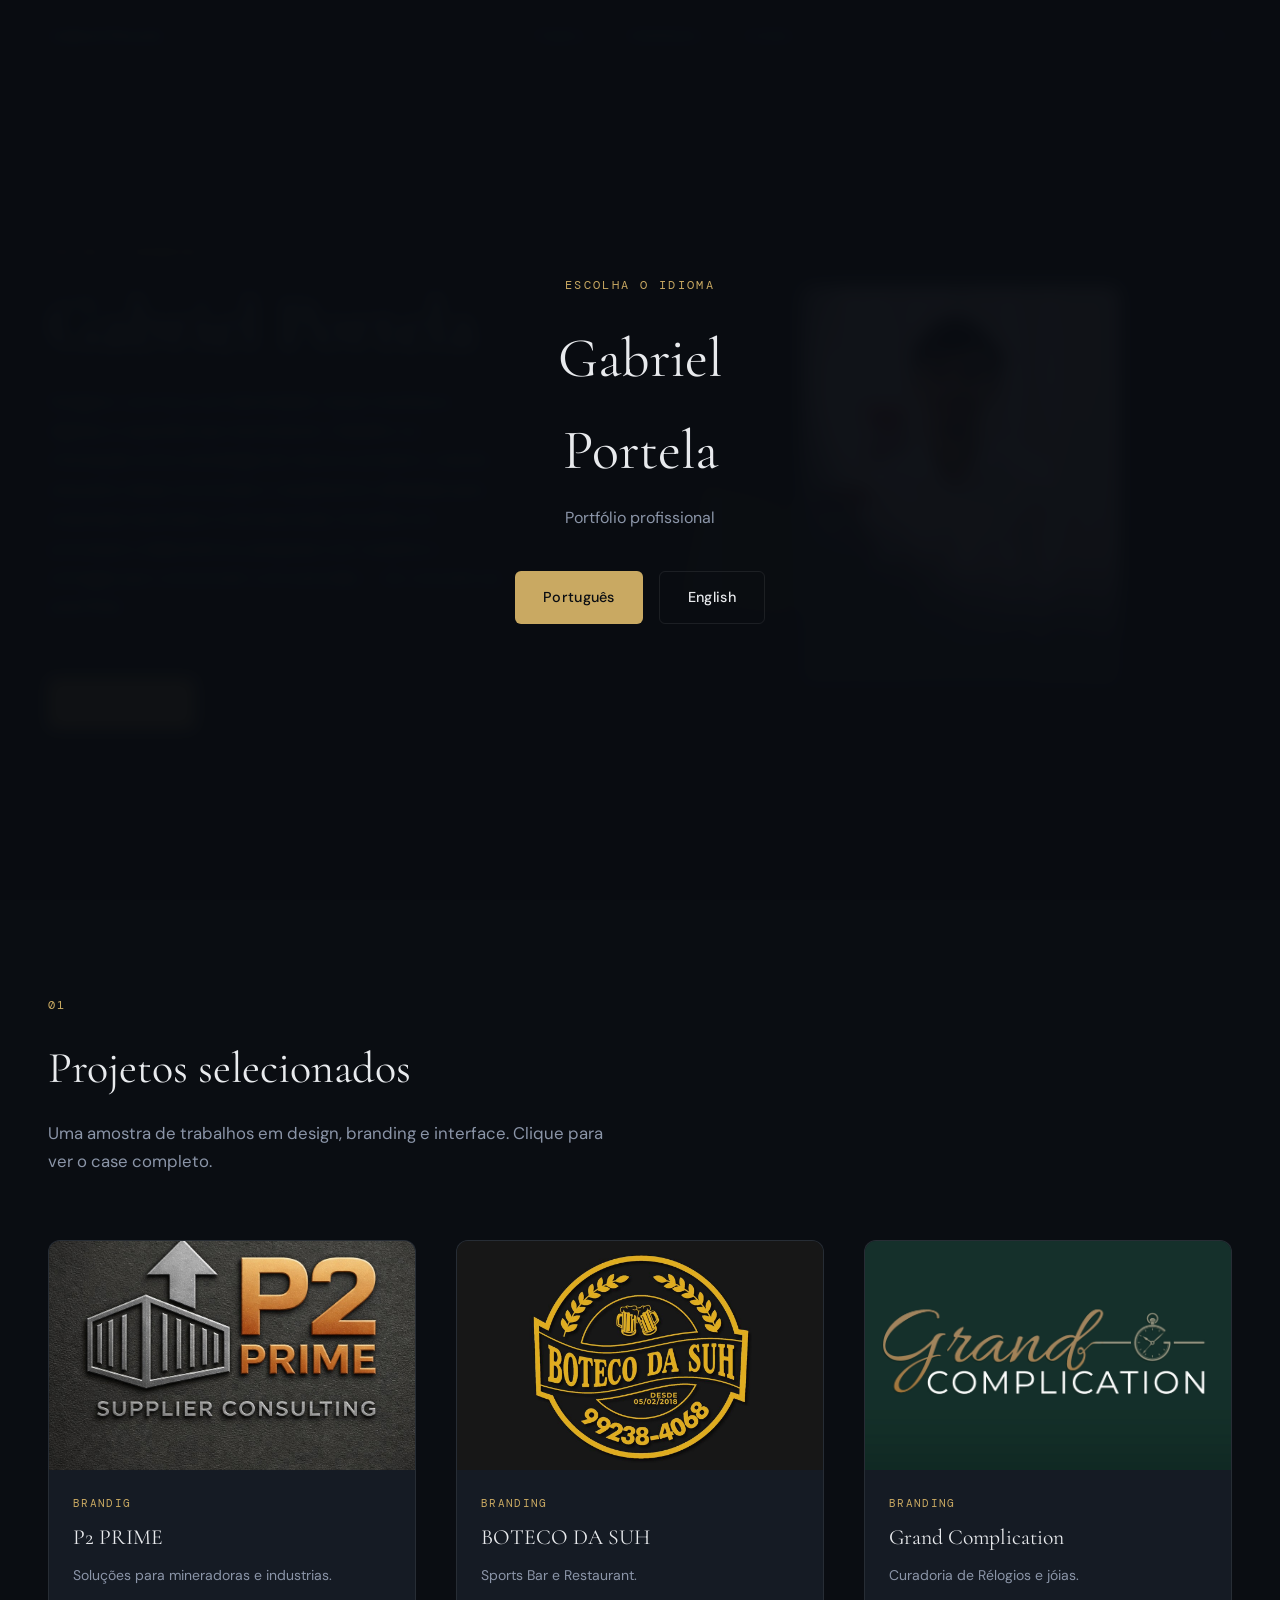
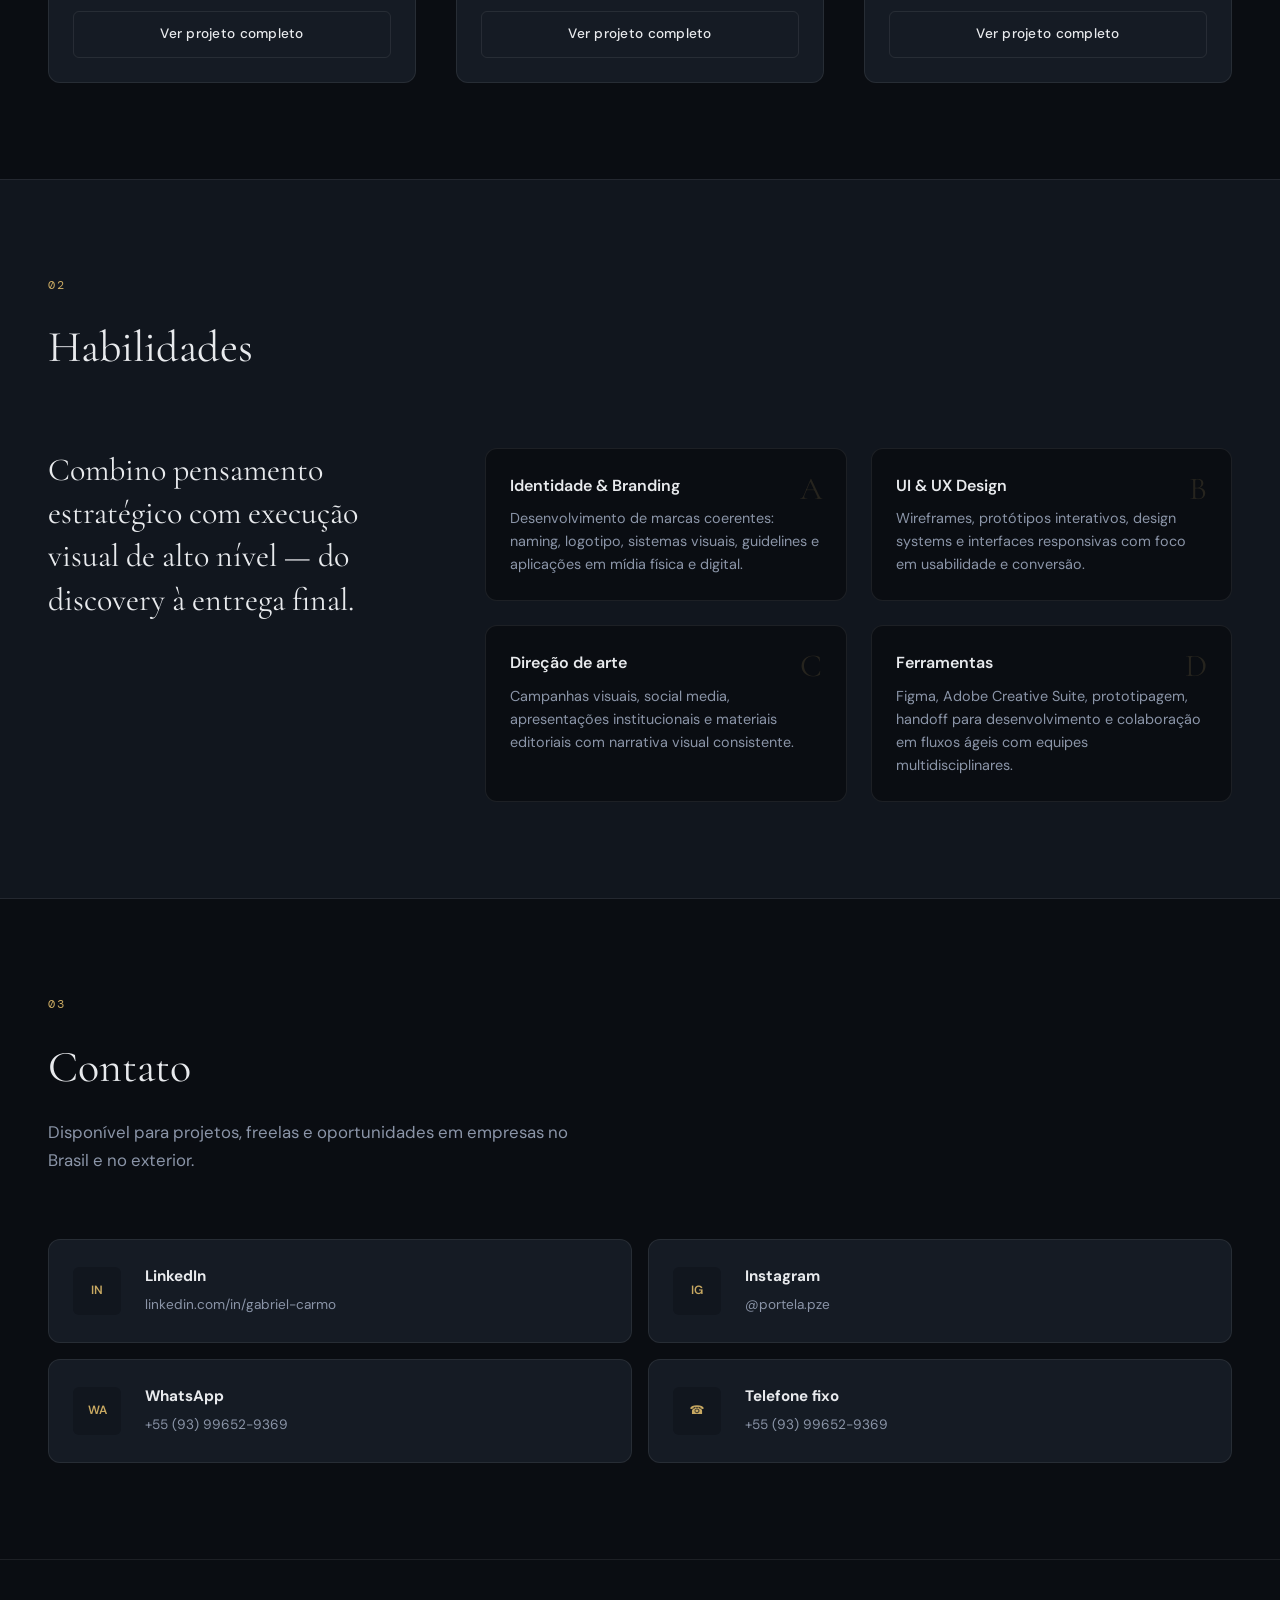
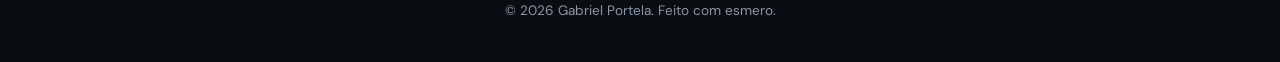
==== index.html @ ee753416 "tste" ====
<!DOCTYPE html>
<html lang="pt-BR">
<head>
  <meta charset="UTF-8">
  <meta name="viewport" content="width=device-width, initial-scale=1.0">
  <meta name="description" content="Gabriel Portela — Portfolio de Design, Branding e UI/UX">
  <title>Gabriel Portela | Portfolio</title>
  <link rel="preconnect" href="https://fonts.googleapis.com">
  <link rel="preconnect" href="https://fonts.gstatic.com" crossorigin>
  <link href="https://fonts.googleapis.com/css2?family=Cormorant+Garamond:ital,wght@0,300;0,400;0,600;1,300;1,400&family=DM+Sans:opsz,wght@9..40,300;9..40,400;9..40,500&family=DM+Mono:wght@300;400&display=swap" rel="stylesheet">
  <link rel="stylesheet" href="style.css">
</head>
<body>

  <!-- Seleção de idioma (primeiro acesso) -->
  <div id="lang-overlay" class="lang-overlay" role="dialog" aria-modal="true" aria-labelledby="lang-title">
    <div class="lang-overlay__card">
      <p class="lang-overlay__label" data-i18n="lang.choose">Escolha o idioma</p>
      <h2 id="lang-title" class="lang-overlay__title">Gabriel Portela</h2>
      <p class="lang-overlay__subtitle" data-i18n="lang.subtitle">Portfolio profissional</p>
      <div class="lang-overlay__buttons">
        <button type="button" class="btn btn--primary" data-set-lang="pt">Português</button>
        <button type="button" class="btn btn--outline" data-set-lang="en">English</button>
      </div>
    </div>
  </div>

  <!-- Navegação fixa -->
  <header class="site-header" id="site-header">
    <a href="#hero" class="site-header__logo" data-nav-home>Gabriel Portela</a>
    <nav class="site-header__nav" aria-label="Principal">
      <a href="#projects" data-i18n="nav.projects">Projetos</a>
      <a href="#skills" data-i18n="nav.skills">Habilidades</a>
      <a href="#contacts" data-i18n="nav.contact">Contato</a>
    </nav>
    <div class="site-header__lang">
      <button type="button" class="lang-toggle" data-set-lang="pt" aria-label="Português">PT</button>
      <span class="lang-toggle__sep">|</span>
      <button type="button" class="lang-toggle" data-set-lang="en" aria-label="English">EN</button>
    </div>
  </header>

  <!-- ========== PÁGINA PRINCIPAL ========== -->
  <main id="page-home">

    <!-- Hero -->
    <section class="hero" id="hero">
      <div class="hero__content">
        <p class="hero__eyebrow" data-i18n="hero.eyebrow">Design · Branding · UI/UX</p>
        <h1 class="hero__name">Gabriel Portela</h1>
        <p class="hero__bio" data-i18n="hero.bio">
          Designer com foco em identidade visual, interfaces digitais e experiências memoráveis.
          Trabalho na interseção entre estratégia de marca e produto, criando soluções claras,
          funcionais e visualmente refinadas para empresas nacionais e internacionais.
          Acredito em processos colaborativos, pesquisa com usuários e entregas que comunicam
          com precisão — do conceito ao pixel final.
        </p>
        <a href="#contacts" class="btn btn--primary hero__cta" data-i18n="hero.cta">Ver contatos</a>
      </div>

      <div class="hero__visual">
        <div class="hero__shapes" aria-hidden="true">
          <span class="shape shape--ring"></span>
          <span class="shape shape--square"></span>
          <span class="shape shape--line"></span>
          <span class="shape shape--dot"></span>
        </div>
        <!-- Altere src para sua foto: images/sua-foto.jpg -->
        <div class="hero__photo-wrap">
          <img
            src="images\profile-placeholder.jpeg"
            alt="Gabriel Portela"
            class="hero__photo"
            width="320"
            height="400"
          >
        </div>
      </div>
    </section>

    <!-- Projetos -->
    <section class="section projects" id="projects">
      <div class="section__inner">
        <header class="section__header">
          <span class="section__number">01</span>
          <h2 class="section__title" data-i18n="projects.title">Projetos selecionados</h2>
          <p class="section__desc" data-i18n="projects.desc">
            Uma amostra de trabalhos em design, branding e interface. Clique para ver o case completo.
          </p>
        </header>
        <div class="projects__grid" id="projects-grid">
          <!-- Cards gerados via script.js -->
        </div>
      </div>
    </section>

    <!-- Habilidades -->
    <section class="section skills" id="skills">
      <div class="section__inner">
        <header class="section__header">
          <span class="section__number">02</span>
          <h2 class="section__title" data-i18n="skills.title">Habilidades</h2>
        </header>
        <div class="skills__layout">
          <div class="skills__intro">
            <p class="skills__lead" data-i18n="skills.lead">
              Combino pensamento estratégico com execução visual de alto nível — do discovery à entrega final.
            </p>
          </div>
          <div class="skills__grid">
            <article class="skill-card">
              <span class="skill-card__index">A</span>
              <h3 class="skill-card__title" data-i18n="skills.card1.title">Identidade & Branding</h3>
              <p class="skill-card__text" data-i18n="skills.card1.text">
                Desenvolvimento de marcas coerentes: naming, logotipo, sistemas visuais, guidelines e aplicações em mídia física e digital.
              </p>
            </article>
            <article class="skill-card">
              <span class="skill-card__index">B</span>
              <h3 class="skill-card__title" data-i18n="skills.card2.title">UI & UX Design</h3>
              <p class="skill-card__text" data-i18n="skills.card2.text">
                Wireframes, protótipos interativos, design systems e interfaces responsivas com foco em usabilidade e conversão.
              </p>
            </article>
            <article class="skill-card">
              <span class="skill-card__index">C</span>
              <h3 class="skill-card__title" data-i18n="skills.card3.title">Direção de arte</h3>
              <p class="skill-card__text" data-i18n="skills.card3.text">
                Campanhas visuais, social media, apresentações institucionais e materiais editoriais com narrativa visual consistente.
              </p>
            </article>
            <article class="skill-card">
              <span class="skill-card__index">D</span>
              <h3 class="skill-card__title" data-i18n="skills.card4.title">Ferramentas</h3>
              <p class="skill-card__text" data-i18n="skills.card4.text">
                Figma, Adobe Creative Suite, prototipagem, handoff para desenvolvimento e colaboração em fluxos ágeis com equipes multidisciplinares.
              </p>
            </article>
          </div>
        </div>
      </div>
    </section>

    <!-- Contatos -->
    <section class="section contacts" id="contacts">
      <div class="section__inner">
        <header class="section__header">
          <span class="section__number">03</span>
          <h2 class="section__title" data-i18n="contact.title">Contato</h2>
          <p class="section__desc" data-i18n="contact.desc">
            Disponível para projetos, freelas e oportunidades em empresas no Brasil e no exterior.
          </p>
        </header>
        <ul class="contacts__list">
          <li>
            <a href="https://linkedin.com/in/gabriel-carmo-72871940a" target="_blank" rel="noopener noreferrer" class="contact-link">
              <span class="contact-link__icon" aria-hidden="true">in</span>
              <span>
                <strong data-i18n="contact.linkedin">LinkedIn</strong>
                <span class="contact-link__value">linkedin.com/in/gabriel-carmo</span>
              </span>
            </a>
          </li>
          <li>
            <a href="https://instagram.com/portela.pze" target="_blank" rel="noopener noreferrer" class="contact-link">
              <span class="contact-link__icon" aria-hidden="true">ig</span>
              <span>
                <strong data-i18n="contact.instagram">Instagram</strong>
                <span class="contact-link__value">@portela.pze</span>
              </span>
            </a>
          </li>
          <li>
            <a href="https://wa.me/5593996529369" target="_blank" rel="noopener noreferrer" class="contact-link">
              <span class="contact-link__icon" aria-hidden="true">wa</span>
              <span>
                <strong data-i18n="contact.whatsapp">WhatsApp</strong>
                <span class="contact-link__value">+55 (93) 99652-9369</span>
              </span>
            </a>
          </li>
          <li>
            <a href="tel:+5593996529369" class="contact-link">
              <span class="contact-link__icon" aria-hidden="true">☎</span>
              <span>
                <strong data-i18n="contact.phone">Telefone fixo</strong>
                <span class="contact-link__value">+55 (93) 99652-9369</span>
              </span>
            </a>
          </li>
        </ul>
      </div>
    </section>

    <footer class="site-footer">
      <p>&copy; <span id="year"></span> Gabriel Portela. Feito com esmero.</p>
    </footer>
  </main>

  <!-- ========== PÁGINA DO PROJETO (case completo) ========== -->
  <main id="page-project" class="page-project" hidden>
    <article class="project-detail">
      <header class="project-detail__header">
        <button type="button" class="btn btn--ghost project-detail__back" data-nav-home>
          <span aria-hidden="true">←</span>
          <span data-i18n="project.back">Voltar</span>
        </button>
        <div class="project-detail__meta">
          <span class="project-detail__category" id="project-category"></span>
          <h1 class="project-detail__title" id="project-title"></h1>
        </div>
      </header>

      <div class="project-detail__company">
        <h2 class="project-detail__company-name" id="project-company"></h2>
        <p class="project-detail__company-desc" id="project-company-desc"></p>
      </div>

      <div class="project-detail__gallery" id="project-gallery" aria-label="Galeria do projeto">
        <!-- Imagens inseridas via script.js -->
      </div>

      <footer class="project-detail__footer">
        <a href="#hero" class="btn btn--primary" data-nav-home data-i18n="project.home">Home</a>
        <section class="project-detail__more">
          <h3 class="project-detail__more-title" data-i18n="project.more">Mais projetos</h3>
          <div class="projects__grid projects__grid--compact" id="project-more-grid">
            <!-- 3 prévias de outros projetos -->
          </div>
        </section>
      </footer>
    </article>
  </main>

  <script src="script.js"></script>
</body>
</html>
---- style.css ----
/* ============================================
   VARIÁVEIS — altere cores e espaçamentos aqui
   ============================================ */
:root {
  --color-bg: #0a0d12;
  --color-bg-elevated: #11161e;
  --color-bg-card: #151b24;
  --color-border: rgba(255, 255, 255, 0.08);
  --color-text: #e8eaed;
  --color-text-muted: #8b95a8;
  --color-accent: #c9a962;
  --color-accent-soft: rgba(201, 169, 98, 0.15);
  --font-sans: "DM Sans", system-ui, sans-serif;
  --font-serif: "Cormorant Garamond", Georgia, serif;
  --font-mono: "DM Mono", ui-monospace, monospace;
  --space-xs: 0.5rem;
  --space-sm: 1rem;
  --space-md: 1.5rem;
  --space-lg: 2.5rem;
  --space-xl: 4rem;
  --space-2xl: 6rem;
  --radius: 6px;
  --radius-lg: 12px;
  --header-h: 72px;
  --transition: 0.25s ease;
  --max-width: 1200px;
}

/* Reset & base */
*,
*::before,
*::after {
  box-sizing: border-box;
  margin: 0;
  padding: 0;
}

html {
  scroll-behavior: smooth;
}

body {
  font-family: var(--font-sans);
  font-size: 1rem;
  line-height: 1.65;
  color: var(--color-text);
  background: var(--color-bg);
  -webkit-font-smoothing: antialiased;
}

img {
  max-width: 100%;
  height: auto;
  display: block;
}

a {
  color: inherit;
  text-decoration: none;
}

button {
  font: inherit;
  cursor: pointer;
  border: none;
  background: none;
  color: inherit;
}

/* Botões */
.btn {
  display: inline-flex;
  align-items: center;
  justify-content: center;
  gap: var(--space-xs);
  padding: 0.85rem 1.75rem;
  font-size: 0.9rem;
  font-weight: 500;
  letter-spacing: 0.02em;
  border-radius: var(--radius);
  transition: background var(--transition), color var(--transition), border-color var(--transition), transform var(--transition);
}

.btn--primary {
  background: var(--color-accent);
  color: #0a0d12;
}

.btn--primary:hover {
  background: #dbb96e;
  transform: translateY(-1px);
}

.btn--outline {
  border: 1px solid var(--color-border);
  color: var(--color-text);
}

.btn--outline:hover {
  border-color: var(--color-accent);
  color: var(--color-accent);
}

.btn--ghost {
  padding: 0.5rem 0;
  color: var(--color-text-muted);
}

.btn--ghost:hover {
  color: var(--color-accent);
}

/* Overlay de idioma */
.lang-overlay {
  position: fixed;
  inset: 0;
  z-index: 1000;
  display: flex;
  align-items: center;
  justify-content: center;
  background: rgba(10, 13, 18, 0.97);
  backdrop-filter: blur(8px);
}

.lang-overlay.is-hidden {
  display: none;
}

.lang-overlay__card {
  text-align: center;
  padding: var(--space-xl);
  max-width: 420px;
}

.lang-overlay__label {
  font-family: var(--font-mono);
  font-size: 0.75rem;
  font-weight: 400;
  text-transform: uppercase;
  letter-spacing: 0.2em;
  color: var(--color-accent);
  margin-bottom: var(--space-sm);
}

.lang-overlay__title {
  font-family: var(--font-serif);
  font-size: clamp(2.5rem, 6vw, 3.5rem);
  font-weight: 400;
  margin-bottom: var(--space-xs);
}

.lang-overlay__subtitle {
  color: var(--color-text-muted);
  margin-bottom: var(--space-lg);
}

.lang-overlay__buttons {
  display: flex;
  gap: var(--space-sm);
  justify-content: center;
  flex-wrap: wrap;
}

/* Header */
.site-header {
  position: fixed;
  top: 0;
  left: 0;
  right: 0;
  z-index: 100;
  height: var(--header-h);
  display: flex;
  align-items: center;
  justify-content: space-between;
  padding: 0 clamp(1.25rem, 4vw, 3rem);
  background: rgba(10, 13, 18, 0.85);
  backdrop-filter: blur(12px);
  border-bottom: 1px solid var(--color-border);
}

.site-header__logo {
  font-family: var(--font-serif);
  font-size: 1.15rem;
  letter-spacing: 0.02em;
}

.site-header__nav {
  display: none;
  gap: var(--space-lg);
}

.site-header__nav a {
  font-size: 0.875rem;
  color: var(--color-text-muted);
  transition: color var(--transition);
}

.site-header__nav a:hover {
  color: var(--color-text);
}

.site-header__lang {
  display: flex;
  align-items: center;
  gap: 0.35rem;
  font-size: 0.8rem;
}

.lang-toggle {
  color: var(--color-text-muted);
  padding: 0.25rem 0.4rem;
  transition: color var(--transition);
}

.lang-toggle.is-active,
.lang-toggle:hover {
  color: var(--color-accent);
}

.lang-toggle__sep {
  color: var(--color-border);
  user-select: none;
}

@media (min-width: 768px) {
  .site-header__nav {
    display: flex;
  }
}

/* Hero */
.hero {
  min-height: 100vh;
  display: grid;
  grid-template-columns: 1fr;
  gap: var(--space-xl);
  align-items: center;
  padding: calc(var(--header-h) + var(--space-xl)) clamp(1.25rem, 4vw, 3rem) var(--space-xl);
  max-width: 1400px;
  margin: 0 auto;
}

@media (min-width: 900px) {
  .hero {
    grid-template-columns: 1fr 1fr;
    gap: var(--space-2xl);
  }
}

.hero__eyebrow {
  font-family: var(--font-mono);
  font-size: 0.75rem;
  font-weight: 400;
  text-transform: uppercase;
  letter-spacing: 0.18em;
  color: var(--color-accent);
  margin-bottom: var(--space-md);
}

.hero__name {
  font-family: var(--font-serif);
  font-size: clamp(2.75rem, 7vw, 4.5rem);
  font-weight: 400;
  line-height: 1.05;
  margin-bottom: var(--space-md);
}

.hero__bio {
  color: var(--color-text-muted);
  font-size: 1.05rem;
  max-width: 38ch;
  margin-bottom: var(--space-lg);
  line-height: 1.75;
}

.hero__cta {
  margin-top: var(--space-sm);
}

/* Visual do hero */
.hero__visual {
  position: relative;
  display: flex;
  justify-content: center;
  align-items: center;
  min-height: 420px;
}

.hero__shapes {
  position: absolute;
  inset: 0;
  pointer-events: none;
}

.shape {
  position: absolute;
  border: 1px solid var(--color-border);
}

.shape--ring {
  width: 280px;
  height: 280px;
  border-radius: 50%;
  top: 10%;
  right: 5%;
  border-color: var(--color-accent);
  opacity: 0.35;
}

.shape--square {
  width: 120px;
  height: 120px;
  bottom: 20%;
  left: 0;
  background: var(--color-accent-soft);
  border: none;
  transform: rotate(12deg);
}

.shape--line {
  width: 1px;
  height: 180px;
  background: linear-gradient(to bottom, transparent, var(--color-accent), transparent);
  top: 30%;
  left: 25%;
  border: none;
}

.shape--dot {
  width: 8px;
  height: 8px;
  border-radius: 50%;
  background: var(--color-accent);
  bottom: 35%;
  right: 30%;
  border: none;
}

.hero__photo-wrap {
  position: relative;
  z-index: 2;
  border-radius: var(--radius-lg);
  overflow: hidden;
  box-shadow: 0 24px 64px rgba(0, 0, 0, 0.5);
  border: 1px solid var(--color-border);
}

.hero__photo {
  width: min(320px, 85vw);
  aspect-ratio: 4 / 5;
  object-fit: cover;
}

/* Seções */
.section {
  padding: var(--space-2xl) clamp(1.25rem, 4vw, 3rem);
}

.section__inner {
  max-width: var(--max-width);
  margin: 0 auto;
}

.section__header {
  margin-bottom: var(--space-xl);
  max-width: 560px;
}

.section__number {
  display: block;
  font-family: var(--font-mono);
  font-size: 0.75rem;
  font-weight: 400;
  color: var(--color-accent);
  letter-spacing: 0.15em;
  margin-bottom: var(--space-sm);
}

.section__title {
  font-family: var(--font-serif);
  font-size: clamp(2rem, 4vw, 2.75rem);
  font-weight: 400;
  margin-bottom: var(--space-sm);
}

.section__desc {
  color: var(--color-text-muted);
  font-size: 1.05rem;
}

/* Cards de projeto */
.projects__grid {
  display: grid;
  gap: var(--space-lg);
}

@media (min-width: 700px) {
  .projects__grid {
    grid-template-columns: repeat(3, 1fr);
  }
}

.projects__grid--compact {
  margin-top: var(--space-md);
}

@media (max-width: 699px) {
  .projects__grid--compact {
    grid-template-columns: 1fr;
  }
}

.project-card {
  background: var(--color-bg-card);
  border: 1px solid var(--color-border);
  border-radius: var(--radius-lg);
  overflow: hidden;
  transition: border-color var(--transition), transform var(--transition);
  display: flex;
  flex-direction: column;
}

.project-card:hover {
  border-color: rgba(201, 169, 98, 0.35);
  transform: translateY(-4px);
}

.project-card__thumb {
  aspect-ratio: 16 / 10;
  overflow: hidden;
  background: var(--color-bg-elevated);
}

.project-card__thumb img {
  width: 100%;
  height: 100%;
  object-fit: cover;
  transition: transform 0.4s ease;
}

.project-card:hover .project-card__thumb img {
  transform: scale(1.03);
}

.project-card__body {
  padding: var(--space-md);
  flex: 1;
  display: flex;
  flex-direction: column;
  gap: var(--space-xs);
}

.project-card__category {
  font-family: var(--font-mono);
  font-size: 0.7rem;
  font-weight: 400;
  text-transform: uppercase;
  letter-spacing: 0.12em;
  color: var(--color-accent);
}

.project-card__title {
  font-family: var(--font-serif);
  font-size: 1.35rem;
  font-weight: 400;
}

.project-card__work {
  font-size: 0.875rem;
  color: var(--color-text-muted);
  flex: 1;
}

.project-card .btn {
  margin-top: var(--space-sm);
  width: 100%;
  font-size: 0.85rem;
  padding: 0.7rem 1rem;
  border: 1px solid var(--color-border);
  background: transparent;
  color: var(--color-text);
}

.project-card .btn:hover {
  border-color: var(--color-accent);
  color: var(--color-accent);
  background: var(--color-accent-soft);
}

.project-card--compact .project-card__body {
  padding: var(--space-sm);
}

.project-card--compact .project-card__title {
  font-size: 1rem;
}

/* Habilidades */
.skills {
  background: var(--color-bg-elevated);
  border-top: 1px solid var(--color-border);
  border-bottom: 1px solid var(--color-border);
}

.skills__layout {
  display: grid;
  gap: var(--space-xl);
}

@media (min-width: 800px) {
  .skills__layout {
    grid-template-columns: 1fr 2fr;
    align-items: start;
  }
}

.skills__lead {
  font-family: var(--font-serif);
  font-size: clamp(1.5rem, 3vw, 2rem);
  line-height: 1.35;
  color: var(--color-text);
}

.skills__grid {
  display: grid;
  gap: var(--space-md);
}

@media (min-width: 600px) {
  .skills__grid {
    grid-template-columns: repeat(2, 1fr);
  }
}

.skill-card {
  padding: var(--space-md);
  border: 1px solid var(--color-border);
  border-radius: var(--radius-lg);
  background: var(--color-bg);
  position: relative;
  transition: border-color var(--transition);
}

.skill-card:hover {
  border-color: rgba(201, 169, 98, 0.3);
}

.skill-card__index {
  position: absolute;
  top: var(--space-md);
  right: var(--space-md);
  font-family: var(--font-serif);
  font-size: 2rem;
  color: var(--color-accent-soft);
  line-height: 1;
}

.skill-card__title {
  font-size: 1rem;
  font-weight: 600;
  margin-bottom: var(--space-xs);
  padding-right: 2rem;
}

.skill-card__text {
  font-size: 0.9rem;
  color: var(--color-text-muted);
  line-height: 1.6;
}

/* Contatos */
.contacts__list {
  list-style: none;
  display: grid;
  gap: var(--space-sm);
}

@media (min-width: 600px) {
  .contacts__list {
    grid-template-columns: repeat(2, 1fr);
  }
}

.contact-link {
  display: flex;
  align-items: center;
  gap: var(--space-md);
  padding: var(--space-md);
  background: var(--color-bg-card);
  border: 1px solid var(--color-border);
  border-radius: var(--radius-lg);
  transition: border-color var(--transition), background var(--transition);
}

.contact-link:hover {
  border-color: var(--color-accent);
  background: var(--color-accent-soft);
}

.contact-link__icon {
  width: 48px;
  height: 48px;
  display: flex;
  align-items: center;
  justify-content: center;
  background: var(--color-bg-elevated);
  border-radius: var(--radius);
  font-size: 0.75rem;
  font-weight: 600;
  text-transform: uppercase;
  color: var(--color-accent);
  flex-shrink: 0;
}

.contact-link strong {
  display: block;
  font-size: 0.95rem;
  margin-bottom: 0.15rem;
}

.contact-link__value {
  font-size: 0.85rem;
  color: var(--color-text-muted);
}

/* Footer */
.site-footer {
  padding: var(--space-lg) clamp(1.25rem, 4vw, 3rem);
  text-align: center;
  font-size: 0.85rem;
  color: var(--color-text-muted);
  border-top: 1px solid var(--color-border);
}

/* Página de projeto */
.page-project {
  padding-top: var(--header-h);
  min-height: 100vh;
}

.project-detail__header {
  padding: var(--space-lg) clamp(1.25rem, 4vw, 3rem) var(--space-md);
  max-width: var(--max-width);
  margin: 0 auto;
}

.project-detail__back {
  margin-bottom: var(--space-md);
}

.project-detail__category {
  font-family: var(--font-mono);
  font-size: 0.75rem;
  font-weight: 400;
  text-transform: uppercase;
  letter-spacing: 0.15em;
  color: var(--color-accent);
  display: block;
  margin-bottom: var(--space-xs);
}

.project-detail__title {
  font-family: var(--font-serif);
  font-size: clamp(2rem, 5vw, 3.25rem);
  font-weight: 400;
}

.project-detail__company {
  max-width: var(--max-width);
  margin: 0 auto;
  padding: 0 clamp(1.25rem, 4vw, 3rem) var(--space-xl);
}

.project-detail__company-name {
  font-size: 1.25rem;
  font-weight: 600;
  margin-bottom: var(--space-sm);
}

.project-detail__company-desc {
  color: var(--color-text-muted);
  font-size: 1.05rem;
  max-width: 65ch;
  line-height: 1.75;
}

.project-detail__gallery {
  max-width: 1100px;
  margin: 0 auto;
  padding: 0 clamp(1.25rem, 4vw, 3rem) var(--space-2xl);
  display: flex;
  flex-direction: column;
  gap: var(--space-md);
}

.project-detail__gallery img {
  width: 100%;
  border-radius: var(--radius-lg);
  border: 1px solid var(--color-border);
  background: var(--color-bg-card);
}

.project-detail__gallery img:nth-child(3n) {
  max-width: 85%;
  margin: 0 auto;
}

.project-detail__footer {
  max-width: var(--max-width);
  margin: 0 auto;
  padding: var(--space-xl) clamp(1.25rem, 4vw, 3rem) var(--space-2xl);
  border-top: 1px solid var(--color-border);
}

.project-detail__more {
  margin-top: var(--space-xl);
}

.project-detail__more-title {
  font-family: var(--font-serif);
  font-size: 1.5rem;
  font-weight: 400;
  margin-bottom: var(--space-md);
}

/* Utilitários */
[hidden] {
  display: none !important;
}

body.is-project-view #site-header .site-header__nav a[href="#projects"] {
  pointer-events: none;
  opacity: 0.5;
}
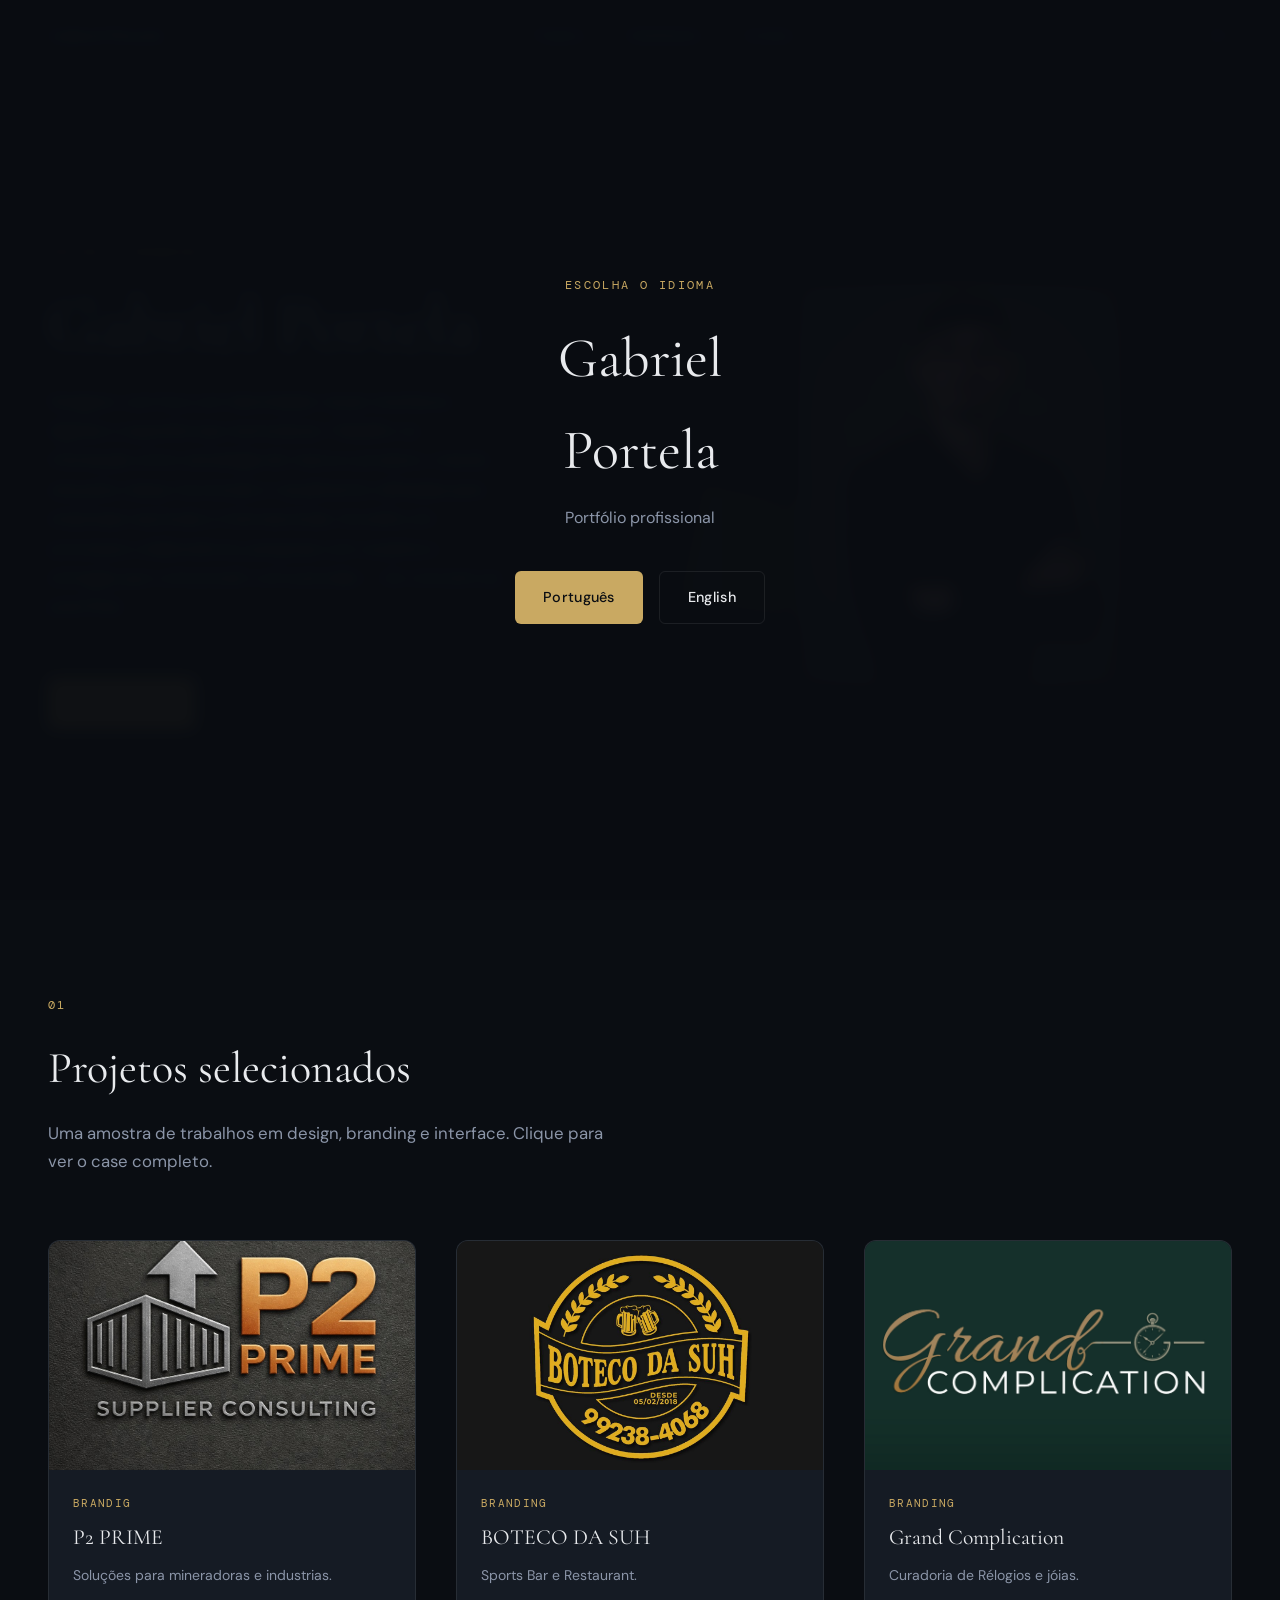
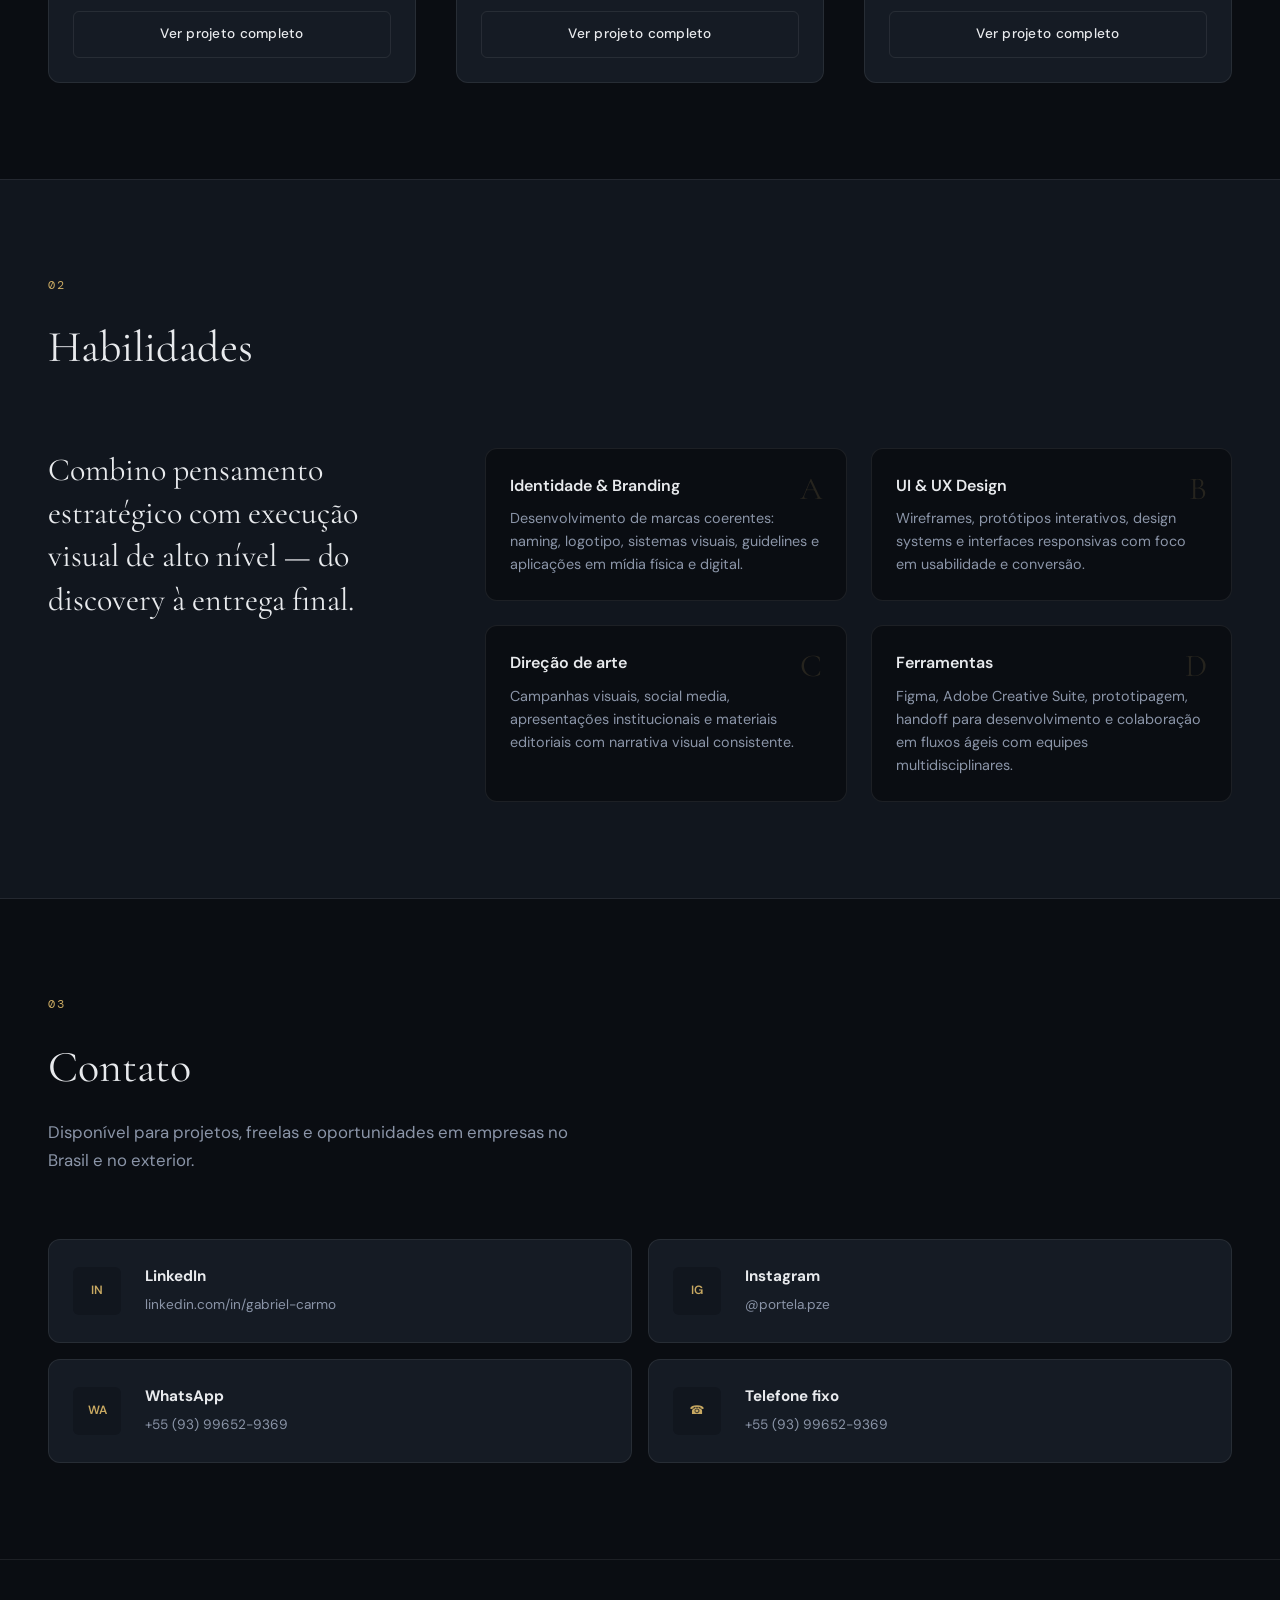
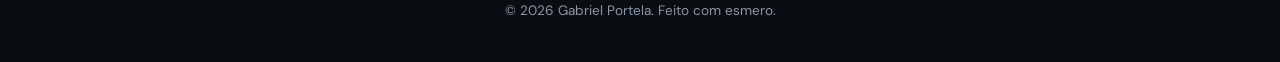
==== commit 7ab0024a: "Descreva o que você mudou" ====
--- a/index.html
+++ b/index.html
@@ -68,7 +68,7 @@
         <!-- Altere src para sua foto: images/sua-foto.jpg -->
         <div class="hero__photo-wrap">
           <img
-            src="images\profile-placeholder.jpeg"
+            src="images/profile-placeholder.jpg"
             alt="Gabriel Portela"
             class="hero__photo"
             width="320"
